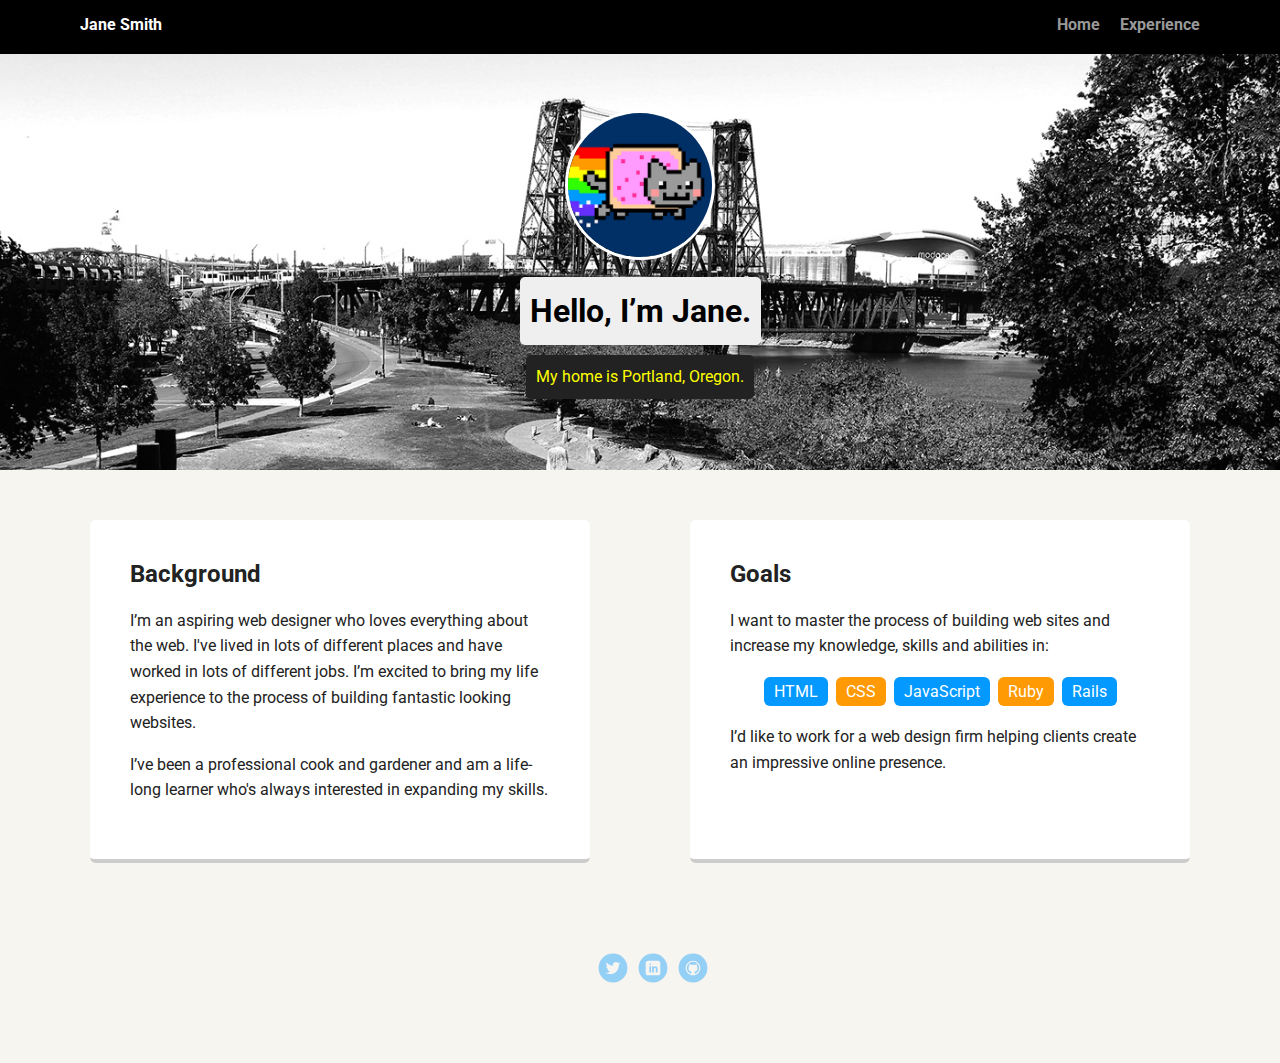
==== index.html @ 32f11868 "Add first project files" ====
<!doctype html>
<html lang="en">
<head>
  <meta charset="utf-8">
  <title>Jane Smith's Profile</title>
  <meta name="viewport" content="width=device-width, initial-scale=1.0">
  <link rel="stylesheet" href="styles.css">
  <link href="https://fonts.googleapis.com/css?family=Muli%7CRoboto:400,300,500,700,900" rel="stylesheet"></head>
  <body>

    <div class="main-nav">
        <ul class="nav">
          <li class="name">Jane Smith</li>
          <li><a href="#">Home</a></li>
          <li><a href="#">Experience</a></li>
        </ul>
    </div>

    <header>
      <img src="images/me.png" alt="Drawing of Jane Smith" class="profile-image">
      <h1 class="tag name">Hello, I’m Jane.</h1>
      <p class="tag location">My home is Portland, Oregon.</p>
    </header>

    <main class="flex">
      <div class="card">
        <h2>Background</h2>
        <p>I’m an aspiring web designer who loves everything about the web. I've lived in lots of different places and have worked in lots of different jobs. I’m excited to bring my life experience to the process of building fantastic looking websites.</p>
        <p>I’ve been a professional cook and gardener and am a life-long learner who's always interested in expanding my skills.</p>
      </div> 

      <div class="card">
        <h2>Goals</h2>
        <p>I want to master the process of building web sites and increase my knowledge, skills and abilities in:</p>
        <ul class="skills">
          <li>HTML</li>
          <li>CSS</li>
          <li>JavaScript</li>
          <li>Ruby</li>
          <li>Rails</li>
        </ul>
        <p>I’d like to work for a web design firm helping clients create an impressive online presence.</p>
      </div> 

    </main>
    <footer>
      <ul>
        <li><a href="#" class="social twitter">Twitter</a></li>
        <li><a href="#" class="social linkedin">LinkedIn</a></li>
        <li><a href="#" class="social github">Github</a></li>
      </ul>

    </footer>
  </body>
  </html>
---- styles.css ----
/* Global Layout Set-up */
* { 
  box-sizing: border-box;
}
  
body {
  margin: 0;
  padding: 0;
  text-align: center;
  font-family: 'Roboto', sans-serif;
  color: #222;
  background: #f7f5f0;
}
/* Link Styles */

a {
  text-decoration: none;
  color: #999;
}
a:hover {
  color: #6633ff;
}

/* Section Styles */

.main-nav {
  width: 100%;
  background: black;
  min-height: 30px;
  padding: 10px;
  position: fixed;
  text-align: center;
}
.nav {
  display: flex;
  justify-content: space-around;
  font-weight: 700;
  list-style-type: none;
  margin: 0 auto;
  padding: 0;
}

.nav .name {
    display: block;
    margin-right: auto;
    color: white;
}
.nav li {
  padding: 5px 10px 10px 10px;
}
.nav a {
  transition: all .5s;
}
.nav a:hover {
  color: white
}

header {
  text-align: center;
  background: url('images/portland.jpg') no-repeat top center ;
  background-size: cover;
  overflow: hidden;
  padding-top: 60px;
}
header {
  line-height: 1.5;
}
header .profile-image {
  margin-top: 50px;
  width: 150px;
  height: 150px;
  border-radius: 50%;
  border: 3px solid white;
  transition: all .5s;
}
header .profile-image:hover {
  transform: scale(1.2) rotate(5deg);
}
.tag {
  background-color: #efefef;
  color: black;
  padding: 10px;
  border-radius: 5px;
  display: table;
  margin: 10px auto;
} 
.location {
  background-color: #222;
  color: yellow;
}
.card {
  margin: 30px;
  padding: 20px 40px 40px;
  max-width: 500px;
  text-align: left;
  background: #fff;
  border-bottom: 4px solid #ccc;
  border-radius: 6px;
  transition: all .5s;
}
.card:hover {
  border-color: #ff99ff;
}

ul.skills {
  padding: 0;
  text-align: center;
}

.skills li {
  border-radius: 6px;
  display: inline-block;
  background: #ff9904;
  color: white;
  padding: 5px 10px;
  margin: 2px;
}

.skills li:nth-child(odd) {
  background: #0399ff;
}

footer {
  width: 100%;
  min-height: 30px;
  padding: 20px 0 40px 20px;
}

footer .copyright {
  top: -8px;
  font-size: .75em;
}

footer ul {
  list-style-type: none;
  margin: 0;
  padding: 0;
}

footer ul li {
  display: inline-block;
}

a.social {
  display: inline-block;
  text-indent: -9999px;
  margin-left: 5px;
  width: 30px;
  height: 30px;
  background-size: 30px 30px;
  opacity: .4;
  transition: all .5s;
}
a.twitter {
  background-image: url(images/twitter.svg);
}
a.linkedin {
  background-image: url(images/linkedin.svg);
}
a.github {
  background-image: url(images/github.svg);
}
a.social:hover {
  opacity: 1;
}
.clearfix {
  clear: both;
}

/* Styles for larger screens */
@media screen and (min-width: 720px) {
  
  .flex {
      display: -ms-flexbox;      /* TWEENER - IE 10 */
      display: flex; 
      max-width: 1200px;
      -ms-flex-pack: distribute;
      justify-content: space-around;
      margin: 0 auto;
  }

  header {
    min-height: 470px;
  }

  .nav {
    max-width: 1200px;
    padding: 0 30px;
  }


  main {
    padding-top: 20px;
  }

  main p {
    line-height: 1.6em;
  }

  footer {
    font-size: 1.3em;
    max-width: 1200px;
    margin: 40px auto;
  }

}
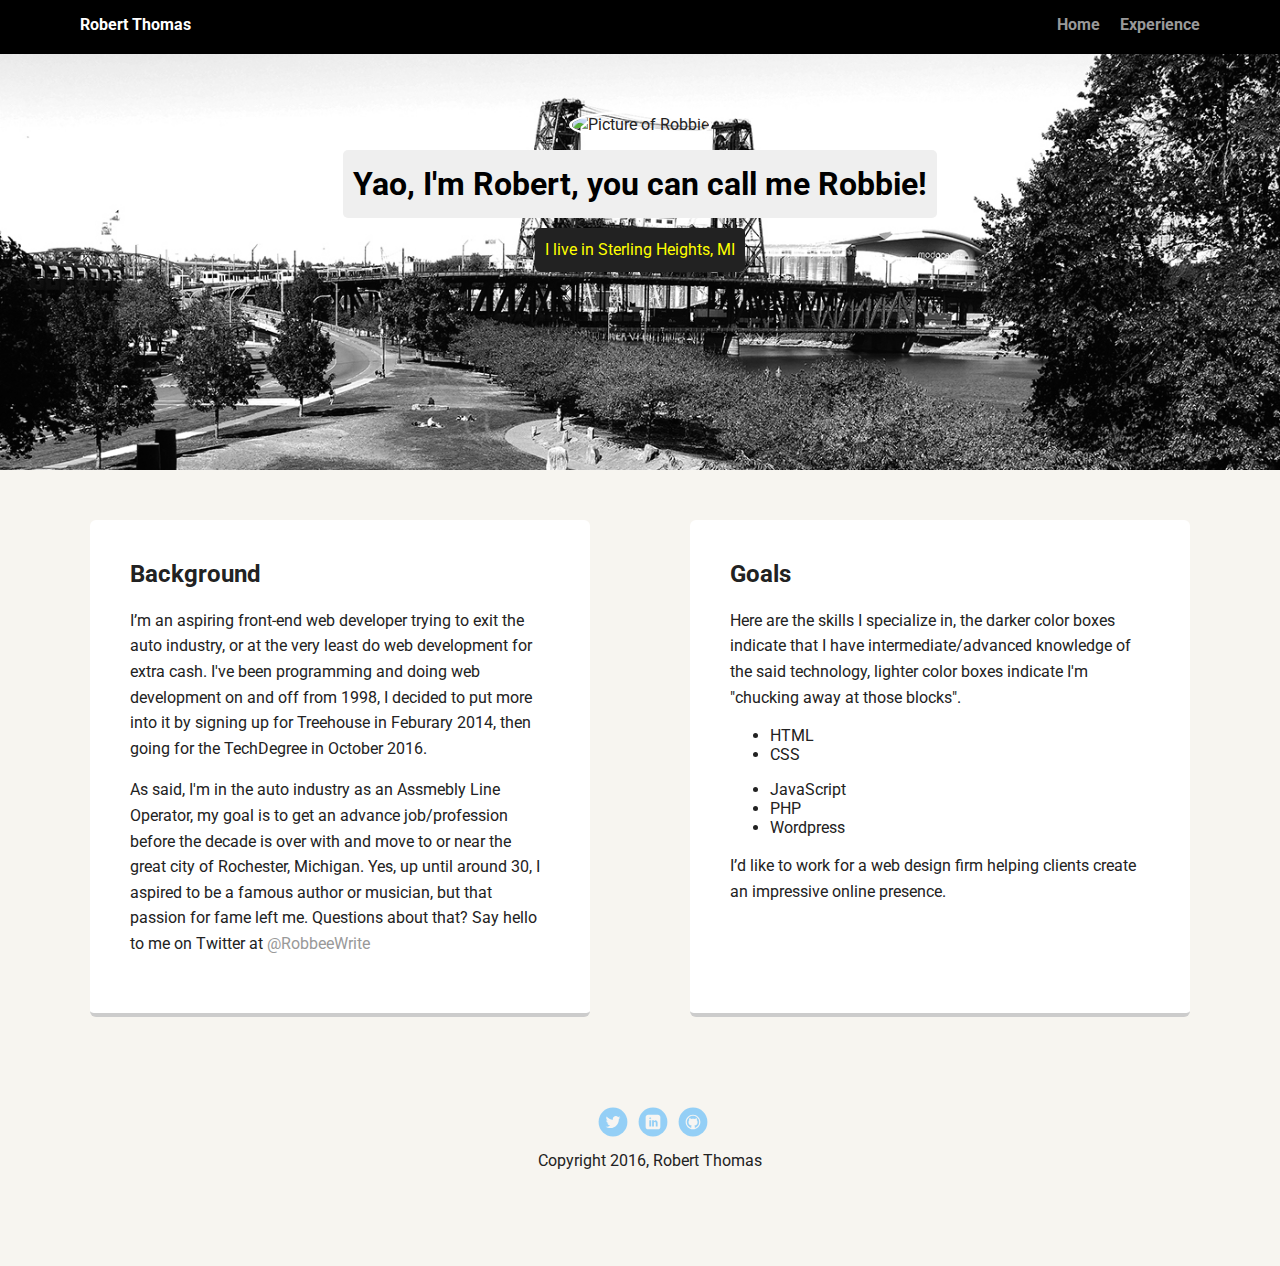
==== commit afc6a247: "My Index.html" ====
--- a/index.html
+++ b/index.html
@@ -2,7 +2,7 @@
 <html lang="en">
 <head>
   <meta charset="utf-8">
-  <title>Jane Smith's Profile</title>
+  <title>Robert Thomas's Profile</title>
   <meta name="viewport" content="width=device-width, initial-scale=1.0">
   <link rel="stylesheet" href="styles.css">
   <link href="https://fonts.googleapis.com/css?family=Muli%7CRoboto:400,300,500,700,900" rel="stylesheet"></head>
@@ -10,34 +10,36 @@
 
     <div class="main-nav">
         <ul class="nav">
-          <li class="name">Jane Smith</li>
-          <li><a href="#">Home</a></li>
-          <li><a href="#">Experience</a></li>
+          <li class="name">Robert Thomas</li>
+          <li><a href="index.html">Home</a></li>
+          <li><a href="exper.html">Experience</a></li>
         </ul>
     </div>
 
     <header>
-      <img src="images/me.png" alt="Drawing of Jane Smith" class="profile-image">
-      <h1 class="tag name">Hello, I’m Jane.</h1>
-      <p class="tag location">My home is Portland, Oregon.</p>
+      <img src="images/robt.jpg" alt="Picture of Robbie" class="profile-image">
+      <h1 class="tag name">Yao, I'm Robert, you can call me Robbie!</h1>
+      <p class="tag location">I live in Sterling Heights, MI</p>
     </header>
 
     <main class="flex">
       <div class="card">
         <h2>Background</h2>
-        <p>I’m an aspiring web designer who loves everything about the web. I've lived in lots of different places and have worked in lots of different jobs. I’m excited to bring my life experience to the process of building fantastic looking websites.</p>
-        <p>I’ve been a professional cook and gardener and am a life-long learner who's always interested in expanding my skills.</p>
+        <p>I’m an aspiring front-end web developer trying to exit the auto industry, or at the very least do web development for extra cash. I've been
+          programming and doing web development on and off from 1998, I decided to put more into it by signing up for Treehouse in Feburary 2014, then going for the TechDegree in October 2016.</p>
+        <p>As said, I'm in the auto industry as an Assmebly Line Operator, my goal is to get an advance job/profession before the decade is over with and move to or near the great city of Rochester, Michigan. Yes, up until around 30, I aspired to be a famous author or musician, but that passion for fame left me. Questions about that? Say hello to me on Twitter at <a href="http://www.twitter.com/robbeewrite" class="twitlink">@RobbeeWrite</a></p>
       </div> 
-
       <div class="card">
         <h2>Goals</h2>
-        <p>I want to master the process of building web sites and increase my knowledge, skills and abilities in:</p>
-        <ul class="skills">
+        <p>Here are the skills I specialize in, the darker color boxes indicate that I have intermediate/advanced knowledge of the said technology, lighter color boxes indicate I'm "chucking away at those blocks". </p>
+        <ul class="dskills">
           <li>HTML</li>
           <li>CSS</li>
+        </ul>
+        <ul class="lskills">
           <li>JavaScript</li>
-          <li>Ruby</li>
-          <li>Rails</li>
+          <li>PHP</li>
+          <li>Wordpress</li>
         </ul>
         <p>I’d like to work for a web design firm helping clients create an impressive online presence.</p>
       </div> 
@@ -45,11 +47,11 @@
     </main>
     <footer>
       <ul>
-        <li><a href="#" class="social twitter">Twitter</a></li>
-        <li><a href="#" class="social linkedin">LinkedIn</a></li>
-        <li><a href="#" class="social github">Github</a></li>
+        <li><a href="http://www.twitter.com/robbeewrite" class="social twitter">Twitter</a></li>
+        <li><a href="http://www.linkedin.com/in/robert-thomas-6a7b50127" class="social linkedin">LinkedIn</a></li>
+        <li><a href="http://github.com/MrRThomas" class="social github">Github</a></li>
       </ul>
-
+      <p class="copyright">Copyright 2016, Robert Thomas</p>
     </footer>
   </body>
   </html>
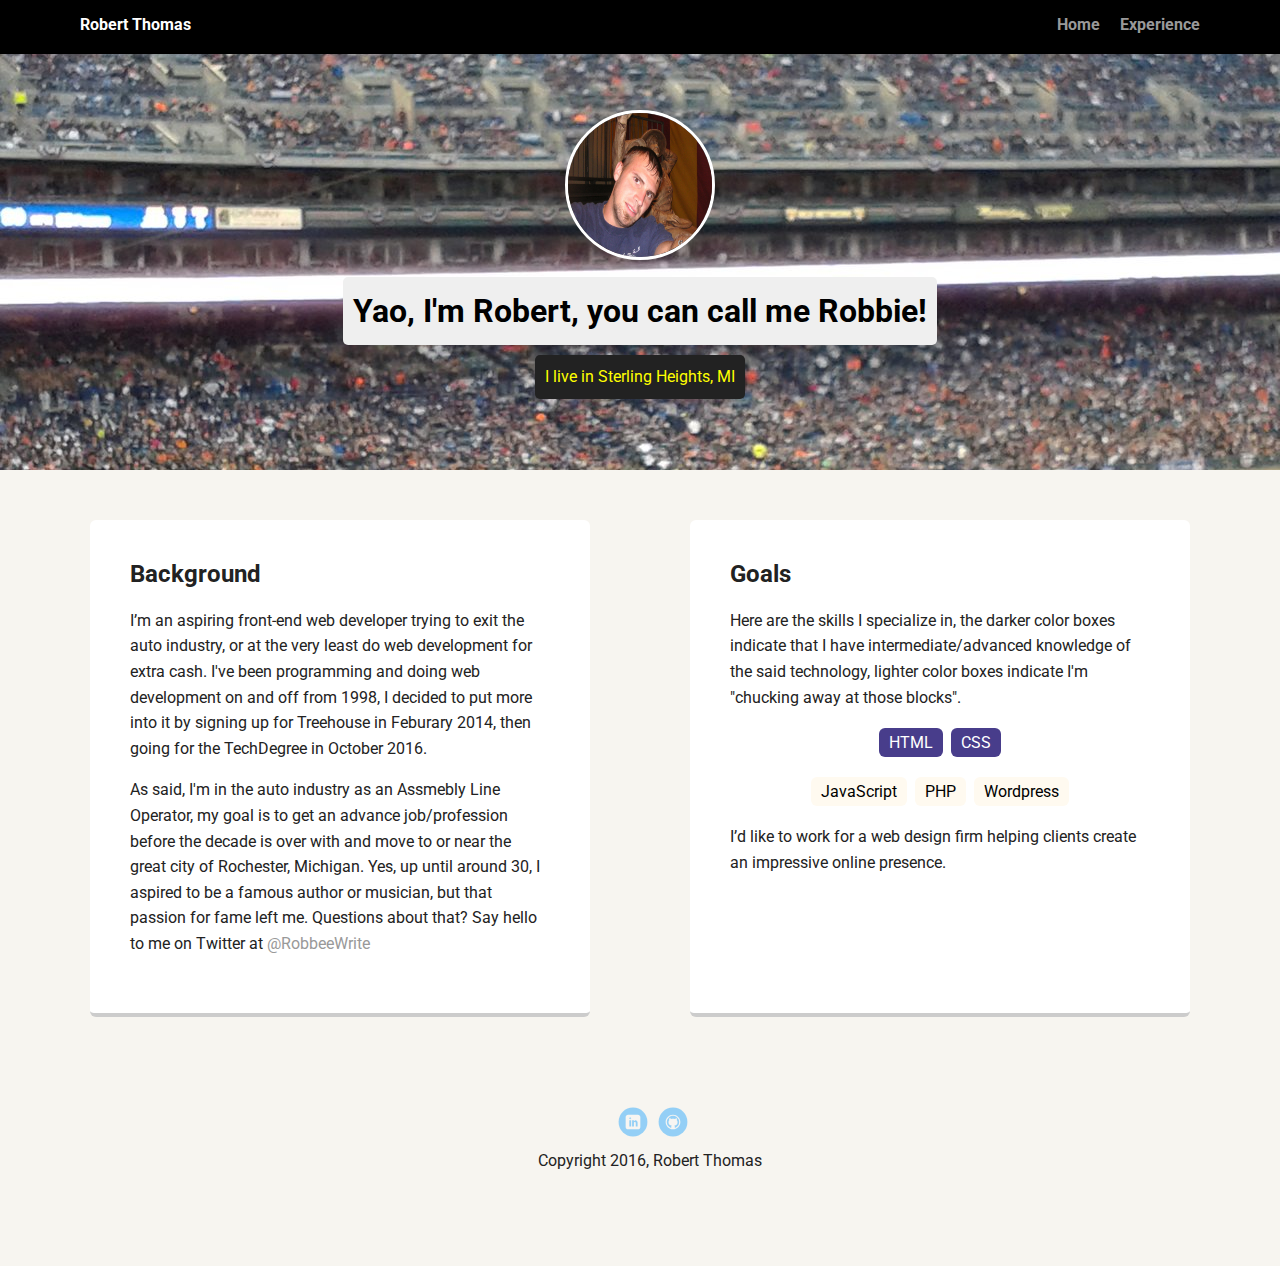
==== commit e65f574d: "Update index.html" ====
--- a/index.html
+++ b/index.html
@@ -47,7 +47,6 @@
     </main>
     <footer>
       <ul>
-        <li><a href="http://www.twitter.com/robbeewrite" class="social twitter">Twitter</a></li>
         <li><a href="http://www.linkedin.com/in/robert-thomas-6a7b50127" class="social linkedin">LinkedIn</a></li>
         <li><a href="http://github.com/MrRThomas" class="social github">Github</a></li>
       </ul>
--- a/styles.css
+++ b/styles.css
@@ -52,12 +52,12 @@
   transition: all .5s;
 }
 .nav a:hover {
-  color: white
+  color: #FFD700;
 }
 
 header {
   text-align: center;
-  background: url('images/portland.jpg') no-repeat top center ;
+  background: url('images/tigers.jpg') no-repeat top center ;
   background-size: cover;
   overflow: hidden;
   padding-top: 60px;
@@ -74,7 +74,7 @@
   transition: all .5s;
 }
 header .profile-image:hover {
-  transform: scale(1.2) rotate(5deg);
+  transform: rotate(360deg);
 }
 .tag {
   background-color: #efefef;
@@ -96,29 +96,60 @@
   background: #fff;
   border-bottom: 4px solid #ccc;
   border-radius: 6px;
-  transition: all .5s;
+  transition: all 1.5s;
 }
 .card:hover {
-  border-color: #ff99ff;
-}
-
-ul.skills {
-  padding: 0;
-  text-align: center;
-}
-
-.skills li {
+  border-color: #DAA520;
+  background: #F0FFF0;
+}
+
+ul.dskills {
+  padding: 0;
+  text-align: center;
+}
+
+ul.lskills {
+  padding: 0;
+  text-align: center;
+}
+
+
+.dskills li {
   border-radius: 6px;
   display: inline-block;
-  background: #ff9904;
+  background: #483D8B;
   color: white;
   padding: 5px 10px;
   margin: 2px;
-}
-
-.skills li:nth-child(odd) {
-  background: #0399ff;
-}
+  transition-duration: 1s;
+}
+
+.dskills li:hover{
+  color: #FFD700;
+}
+
+.lskills li {
+  border-radius: 6px;
+  display: inline-block;
+  background: #FFFAF0;
+  color: black;
+  padding: 5px 10px;
+  margin: 2px;
+  transition-duration: 1s;
+}
+
+.lskills li:hover {
+  color: #DAA520;
+}
+
+.yes {
+  max-width: 90%;
+}
+
+.imgin {
+  text-align: center;
+}
+
 
 footer {
   width: 100%;
